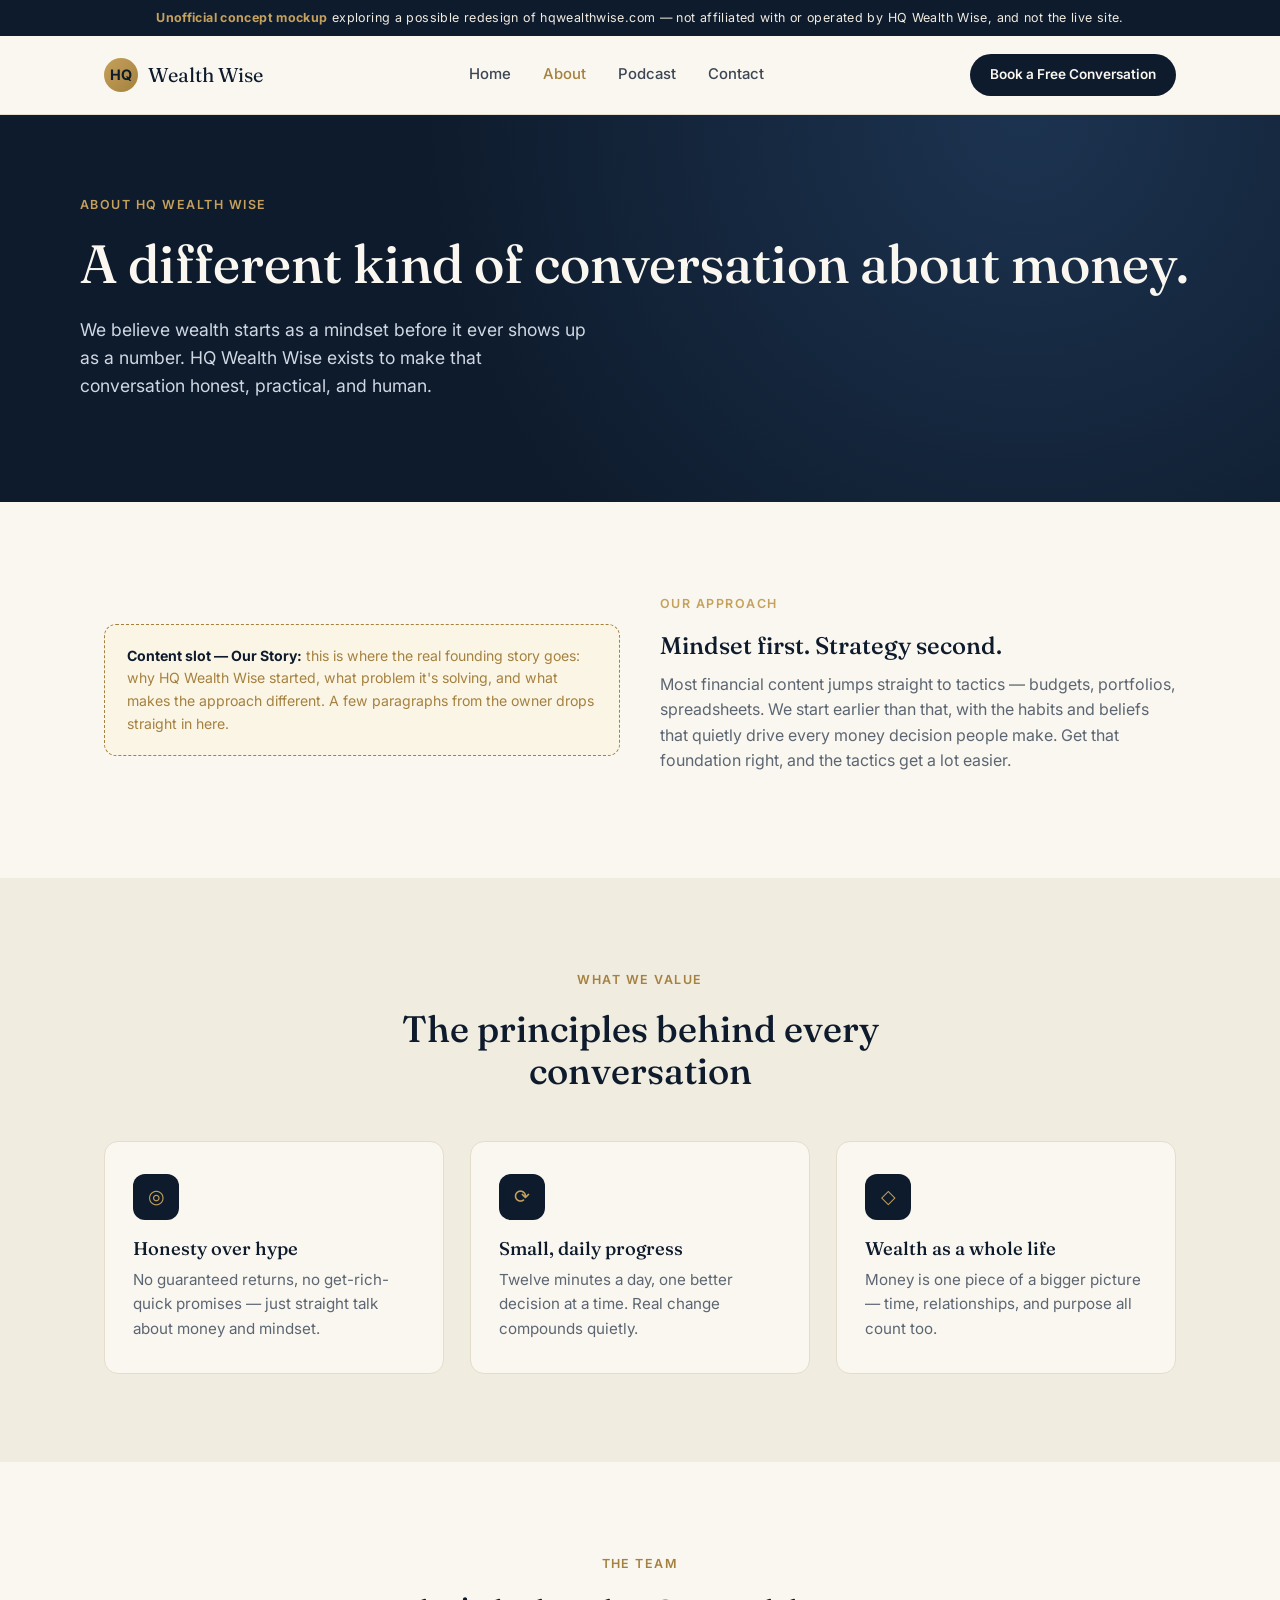
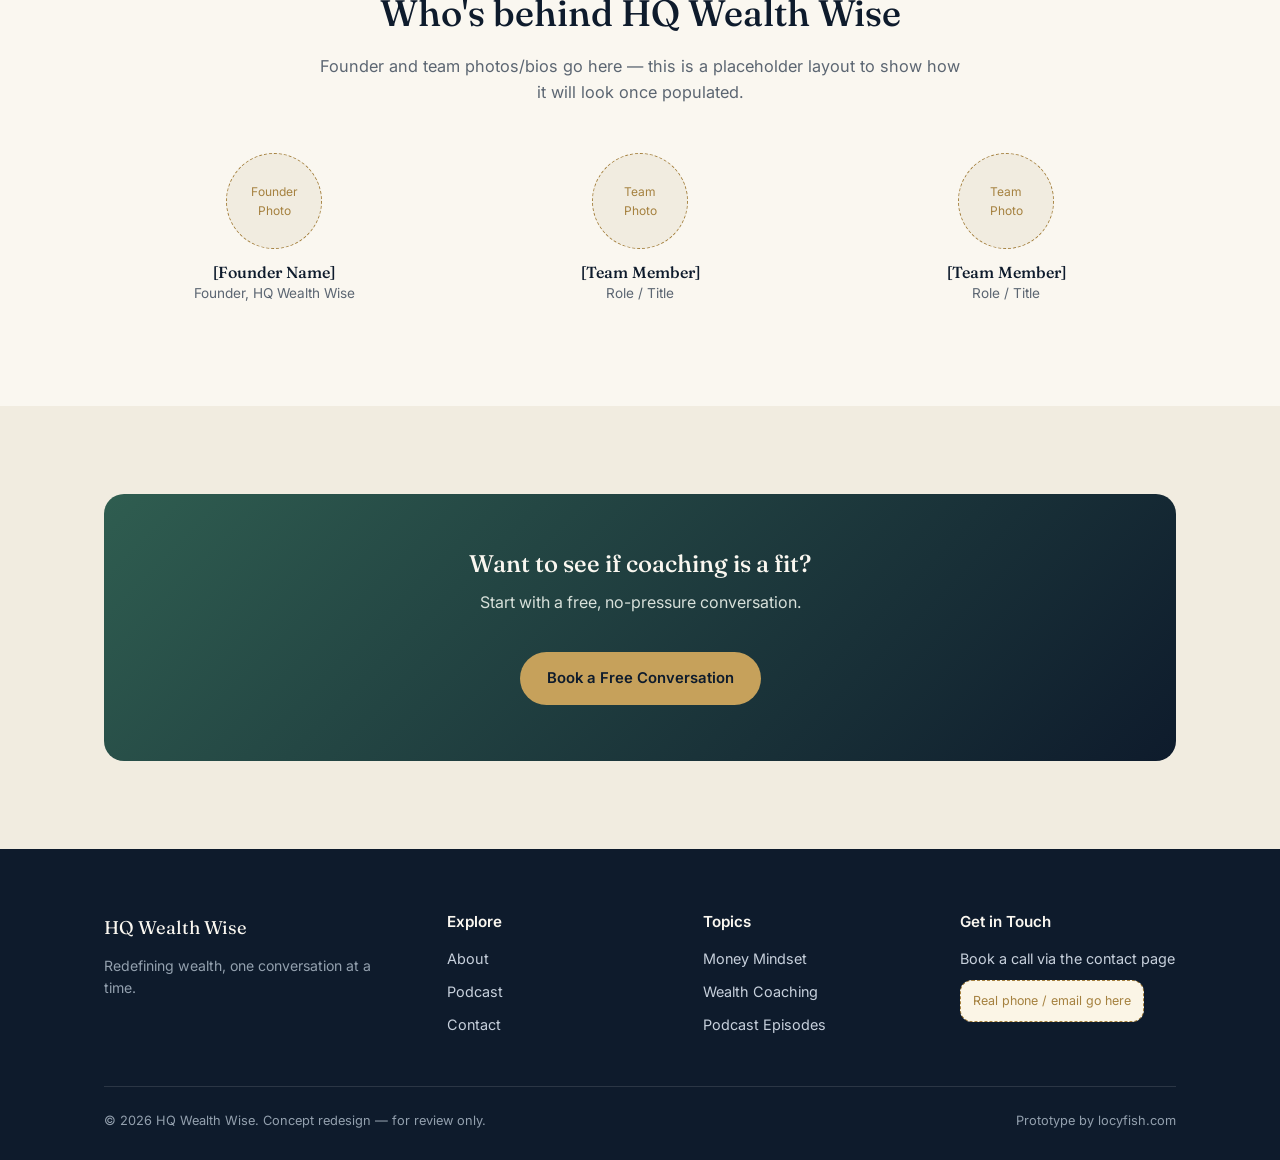
==== about.html @ 4c5488c7 "Initial concept mockup for HQ Wealth Wise redesign Four-page static prototype (home, about, podcast," ====
<!doctype html>
<html lang="en">
<head>
<meta charset="UTF-8" />
<meta name="viewport" content="width=device-width, initial-scale=1" />
<title>About — Concept Mockup for HQ Wealth Wise (Unofficial, by locyfish.com)</title>
<meta name="description" content="An unofficial design concept mockup exploring a possible redesign of hqwealthwise.com. Not affiliated with or operated by HQ Wealth Wise." />
<link rel="stylesheet" href="style.css" />
</head>
<body>

<div class="demo-ribbon"><strong>Unofficial concept mockup</strong> exploring a possible redesign of hqwealthwise.com — not affiliated with or operated by HQ Wealth Wise, and not the live site.</div>

<header class="site">
  <nav class="nav">
    <a href="index.html" class="brand"><span class="mark">HQ</span> Wealth Wise</a>
    <ul class="nav-links">
      <li><a href="index.html">Home</a></li>
      <li><a href="about.html" class="active">About</a></li>
      <li><a href="podcast.html">Podcast</a></li>
      <li><a href="contact.html">Contact</a></li>
    </ul>
    <a href="contact.html" class="nav-cta">Book a Free Conversation</a>
  </nav>
</header>

<section class="hero" style="padding: 76px 24px 84px;">
  <div class="hero-inner" style="grid-template-columns: 1fr;">
    <div>
      <span class="eyebrow">About HQ Wealth Wise</span>
      <h1>A different kind of conversation about money.</h1>
      <p class="lead">We believe wealth starts as a mindset before it ever shows up as a number. HQ Wealth Wise exists to make that conversation honest, practical, and human.</p>
    </div>
  </div>
</section>

<section>
  <div class="wrap">
    <div class="grid-2">
      <div class="placeholder-slot">
        <b>Content slot — Our Story:</b> this is where the real founding story goes: why HQ Wealth Wise started, what problem it's solving, and what makes the approach different. A few paragraphs from the owner drops straight in here.
      </div>
      <div>
        <span class="eyebrow">Our Approach</span>
        <h2>Mindset first. Strategy second.</h2>
        <p>Most financial content jumps straight to tactics — budgets, portfolios, spreadsheets. We start earlier than that, with the habits and beliefs that quietly drive every money decision people make. Get that foundation right, and the tactics get a lot easier.</p>
      </div>
    </div>
  </div>
</section>

<section class="alt">
  <div class="wrap">
    <div class="section-head">
      <span class="eyebrow">What We Value</span>
      <h2>The principles behind every conversation</h2>
    </div>
    <div class="grid-3">
      <div class="card">
        <div class="icon">◎</div>
        <h3>Honesty over hype</h3>
        <p>No guaranteed returns, no get-rich-quick promises — just straight talk about money and mindset.</p>
      </div>
      <div class="card">
        <div class="icon">⟳</div>
        <h3>Small, daily progress</h3>
        <p>Twelve minutes a day, one better decision at a time. Real change compounds quietly.</p>
      </div>
      <div class="card">
        <div class="icon">◇</div>
        <h3>Wealth as a whole life</h3>
        <p>Money is one piece of a bigger picture — time, relationships, and purpose all count too.</p>
      </div>
    </div>
  </div>
</section>

<section>
  <div class="wrap">
    <div class="section-head">
      <span class="eyebrow">The Team</span>
      <h2>Who's behind HQ Wealth Wise</h2>
      <p>Founder and team photos/bios go here — this is a placeholder layout to show how it will look once populated.</p>
    </div>
    <div class="grid-3">
      <div class="person">
        <div class="avatar">Founder<br/>Photo</div>
        <h4 style="margin-bottom:2px;">[Founder Name]</h4>
        <p style="font-size:.85rem;">Founder, HQ Wealth Wise</p>
      </div>
      <div class="person">
        <div class="avatar">Team<br/>Photo</div>
        <h4 style="margin-bottom:2px;">[Team Member]</h4>
        <p style="font-size:.85rem;">Role / Title</p>
      </div>
      <div class="person">
        <div class="avatar">Team<br/>Photo</div>
        <h4 style="margin-bottom:2px;">[Team Member]</h4>
        <p style="font-size:.85rem;">Role / Title</p>
      </div>
    </div>
  </div>
</section>

<section class="alt">
  <div class="wrap">
    <div class="cta-banner">
      <h2>Want to see if coaching is a fit?</h2>
      <p>Start with a free, no-pressure conversation.</p>
      <a href="contact.html" class="btn btn-gold" style="margin-top:20px;">Book a Free Conversation</a>
    </div>
  </div>
</section>

<footer class="site">
  <div class="wrap">
    <div class="footer-grid">
      <div>
        <div class="footer-brand">HQ Wealth Wise</div>
        <p style="color:#93a0ae; font-size:.88rem; max-width:32ch;">Redefining wealth, one conversation at a time.</p>
      </div>
      <div>
        <h4>Explore</h4>
        <ul>
          <li><a href="about.html">About</a></li>
          <li><a href="podcast.html">Podcast</a></li>
          <li><a href="contact.html">Contact</a></li>
        </ul>
      </div>
      <div>
        <h4>Topics</h4>
        <ul>
          <li><a href="podcast.html">Money Mindset</a></li>
          <li><a href="podcast.html">Wealth Coaching</a></li>
          <li><a href="podcast.html">Podcast Episodes</a></li>
        </ul>
      </div>
      <div>
        <h4>Get in Touch</h4>
        <ul>
          <li>Book a call via the <a href="contact.html">contact page</a></li>
          <li class="placeholder-slot" style="display:inline-block; padding:10px 12px; font-size:.78rem;">Real phone / email go here</li>
        </ul>
      </div>
    </div>
    <div class="footer-bottom">
      <span>© 2026 HQ Wealth Wise. Concept redesign — for review only.</span>
      <span>Prototype by locyfish.com</span>
    </div>
  </div>
</footer>

</body>
</html>
---- style.css ----
/* HQ Wealth Wise — redesign concept */

@import url('https://fonts.googleapis.com/css2?family=Fraunces:opsz,wght@9..144,400;9..144,500;9..144,600&family=Inter:wght@400;500;600;700&display=swap');

:root {
  --navy: #0e1b2c;
  --navy-2: #16283f;
  --cream: #faf7f0;
  --cream-2: #f1ece0;
  --gold: #c6a15b;
  --gold-dark: #a5813f;
  --emerald: #2f5d50;
  --ink: #1b2430;
  --muted: #5c6672;
  --border: #e4ddcc;
  --radius: 14px;
  --max: 1120px;
}

* { box-sizing: border-box; }
html { scroll-behavior: smooth; }

body {
  margin: 0;
  font-family: 'Inter', -apple-system, BlinkMacSystemFont, sans-serif;
  color: var(--ink);
  background: var(--cream);
  line-height: 1.6;
  -webkit-font-smoothing: antialiased;
}

h1, h2, h3, h4 {
  font-family: 'Fraunces', Georgia, serif;
  font-weight: 500;
  line-height: 1.15;
  margin: 0 0 .5em;
  color: var(--navy);
}

p { margin: 0 0 1em; color: var(--muted); }
a { color: inherit; text-decoration: none; }
img { max-width: 100%; display: block; }

.wrap {
  max-width: var(--max);
  margin: 0 auto;
  padding: 0 24px;
}

/* Demo ribbon */
.demo-ribbon {
  background: var(--navy);
  color: var(--cream-2);
  text-align: center;
  font-size: .78rem;
  letter-spacing: .03em;
  padding: 8px 16px;
}
.demo-ribbon strong { color: var(--gold); }

/* Header */
header.site {
  background: var(--cream);
  border-bottom: 1px solid var(--border);
  position: sticky;
  top: 0;
  z-index: 20;
}
.nav {
  display: flex;
  align-items: center;
  justify-content: space-between;
  padding: 18px 24px;
  max-width: var(--max);
  margin: 0 auto;
}
.brand {
  display: flex;
  align-items: center;
  gap: 10px;
  font-family: 'Fraunces', serif;
  font-size: 1.25rem;
  color: var(--navy);
}
.brand .mark {
  width: 34px; height: 34px;
  border-radius: 50%;
  background: linear-gradient(135deg, var(--gold), var(--gold-dark));
  display: flex; align-items: center; justify-content: center;
  color: var(--navy); font-weight: 700; font-family: 'Inter', sans-serif; font-size: .9rem;
}
.nav-links {
  display: flex;
  gap: 32px;
  list-style: none;
  margin: 0; padding: 0;
  font-size: .93rem;
  font-weight: 500;
}
.nav-links a { color: var(--navy); opacity: .8; }
.nav-links a:hover, .nav-links a.active { opacity: 1; color: var(--gold-dark); }
.nav-cta {
  background: var(--navy);
  color: var(--cream) !important;
  padding: 10px 20px;
  border-radius: 999px;
  font-size: .85rem;
  font-weight: 600;
}
.nav-cta:hover { background: var(--emerald); }
.nav-toggle { display: none; }

/* Hero */
.hero {
  background: radial-gradient(circle at 80% 0%, #1c3350 0%, var(--navy) 55%);
  color: var(--cream);
  padding: 100px 24px 110px;
  position: relative;
  overflow: hidden;
}
.hero::after {
  content: "";
  position: absolute; inset: 0;
  background: url('data:image/svg+xml;utf8,<svg xmlns="http://www.w3.org/2000/svg" width="200" height="200"><circle cx="100" cy="100" r="1" fill="%23c6a15b" opacity="0.35"/></svg>');
  background-size: 40px 40px;
  opacity: .5;
  pointer-events: none;
}
.hero-inner {
  max-width: var(--max);
  margin: 0 auto;
  position: relative;
  display: grid;
  grid-template-columns: 1.1fr .9fr;
  gap: 48px;
  align-items: center;
}
.eyebrow {
  display: inline-block;
  color: var(--gold);
  font-size: .78rem;
  letter-spacing: .12em;
  text-transform: uppercase;
  font-weight: 600;
  margin-bottom: 18px;
}
.hero h1 {
  color: var(--cream);
  font-size: clamp(2.2rem, 4.2vw, 3.4rem);
  margin-bottom: .4em;
}
.hero h1 em { color: var(--gold); font-style: normal; }
.hero p.lead {
  color: #cfd7e2;
  font-size: 1.1rem;
  max-width: 46ch;
}
.hero-actions { display: flex; gap: 14px; margin-top: 30px; flex-wrap: wrap; }

.btn {
  display: inline-flex;
  align-items: center;
  gap: 8px;
  padding: 14px 26px;
  border-radius: 999px;
  font-weight: 600;
  font-size: .93rem;
  border: 1px solid transparent;
  cursor: pointer;
}
.btn-gold { background: var(--gold); color: var(--navy); }
.btn-gold:hover { background: #d6b46f; }
.btn-outline { border-color: rgba(250,247,240,.35); color: var(--cream); }
.btn-outline:hover { border-color: var(--cream); }
.btn-navy { background: var(--navy); color: var(--cream); }
.btn-navy:hover { background: var(--emerald); }

.hero-card {
  background: rgba(250,247,240,.06);
  border: 1px solid rgba(250,247,240,.15);
  border-radius: var(--radius);
  padding: 26px;
  backdrop-filter: blur(6px);
}
.hero-card .stat { display: flex; justify-content: space-between; padding: 12px 0; border-bottom: 1px solid rgba(250,247,240,.12); }
.hero-card .stat:last-child { border-bottom: none; }
.hero-card .stat b { color: var(--gold); font-family: 'Fraunces', serif; font-size: 1.3rem; display: block; }
.hero-card .stat span { color: #cfd7e2; font-size: .82rem; }

/* Sections */
section { padding: 88px 0; }
.section-head { max-width: 640px; margin: 0 auto 48px; text-align: center; }
.section-head .eyebrow { color: var(--gold-dark); }
.section-head h2 { font-size: clamp(1.7rem, 3vw, 2.3rem); }
.section-head p { font-size: 1.02rem; }

.alt { background: var(--cream-2); }
.navy-section { background: var(--navy); color: var(--cream); }
.navy-section h2, .navy-section h3 { color: var(--cream); }
.navy-section p { color: #c7d0dc; }

.grid-3 { display: grid; grid-template-columns: repeat(3, 1fr); gap: 26px; }
.grid-2 { display: grid; grid-template-columns: repeat(2, 1fr); gap: 40px; align-items: center; }

.card {
  background: var(--cream);
  border: 1px solid var(--border);
  border-radius: var(--radius);
  padding: 32px 28px;
}
.card .icon {
  width: 46px; height: 46px;
  border-radius: 12px;
  background: var(--navy);
  color: var(--gold);
  display: flex; align-items: center; justify-content: center;
  font-family: 'Fraunces', serif;
  font-size: 1.2rem;
  margin-bottom: 18px;
}
.card h3 { font-size: 1.15rem; }
.card p { margin-bottom: 0; font-size: .95rem; }

.quote-block {
  border-left: 3px solid var(--gold);
  padding-left: 22px;
  font-family: 'Fraunces', serif;
  font-size: 1.3rem;
  color: var(--navy);
  margin: 0;
}

/* Podcast highlight */
.podcast-panel {
  background: var(--navy);
  color: var(--cream);
  border-radius: 20px;
  padding: 44px;
  display: grid;
  grid-template-columns: auto 1fr auto;
  align-items: center;
  gap: 28px;
}
.podcast-art {
  width: 96px; height: 96px;
  border-radius: 20px;
  background: linear-gradient(135deg, var(--gold), var(--emerald));
  display: flex; align-items: center; justify-content: center;
  font-family: 'Fraunces', serif;
  font-size: 2rem;
  color: var(--navy);
  flex-shrink: 0;
}
.podcast-panel h3 { color: var(--cream); margin-bottom: 6px; }
.podcast-panel p { color: #c7d0dc; margin-bottom: 0; }
.podcast-links { display: flex; gap: 10px; flex-wrap: wrap; }

/* CTA banner */
.cta-banner {
  background: linear-gradient(135deg, var(--emerald), var(--navy));
  color: var(--cream);
  border-radius: 20px;
  padding: 56px;
  text-align: center;
}
.cta-banner h2 { color: var(--cream); }
.cta-banner p { color: #d7e0da; max-width: 50ch; margin-left: auto; margin-right: auto; }

/* Placeholder callouts — used where the real site owner needs to supply content */
.placeholder-slot {
  border: 1.5px dashed var(--gold-dark);
  background: #fbf5e6;
  border-radius: 12px;
  padding: 20px 22px;
  font-size: .88rem;
  color: var(--gold-dark);
}
.placeholder-slot b { color: var(--navy); }

/* Team / people */
.person {
  text-align: center;
}
.person .avatar {
  width: 96px; height: 96px;
  border-radius: 50%;
  margin: 0 auto 14px;
  background: var(--cream-2);
  border: 1.5px dashed var(--gold-dark);
  display: flex; align-items: center; justify-content: center;
  color: var(--gold-dark);
  font-size: .75rem;
  text-align: center;
  padding: 6px;
}

/* Forms */
.form-card {
  background: var(--cream);
  border: 1px solid var(--border);
  border-radius: var(--radius);
  padding: 32px;
}
.form-row { margin-bottom: 18px; }
.form-row label { display: block; font-size: .85rem; font-weight: 600; color: var(--navy); margin-bottom: 6px; }
.form-row input, .form-row textarea {
  width: 100%;
  padding: 12px 14px;
  border-radius: 8px;
  border: 1px solid var(--border);
  font-family: 'Inter', sans-serif;
  font-size: .95rem;
  background: #fff;
}
.form-row input:focus, .form-row textarea:focus { outline: 2px solid var(--gold); border-color: var(--gold); }
.form-note { font-size: .8rem; color: var(--muted); margin-top: 10px; }

.info-list { list-style: none; margin: 0; padding: 0; }
.info-list li { display: flex; gap: 14px; padding: 16px 0; border-bottom: 1px solid var(--border); }
.info-list li:last-child { border-bottom: none; }
.info-list .ic {
  width: 38px; height: 38px; border-radius: 10px;
  background: var(--navy); color: var(--gold);
  display: flex; align-items: center; justify-content: center;
  flex-shrink: 0; font-size: .95rem;
}

/* Footer */
footer.site {
  background: var(--navy);
  color: #c7d0dc;
  padding: 64px 0 28px;
}
.footer-grid {
  display: grid;
  grid-template-columns: 1.4fr 1fr 1fr 1fr;
  gap: 40px;
  padding-bottom: 40px;
  border-bottom: 1px solid rgba(250,247,240,.12);
}
footer.site h4 { color: var(--cream); font-size: .95rem; font-family: 'Inter', sans-serif; font-weight: 600; margin-bottom: 16px; }
footer.site ul { list-style: none; margin: 0; padding: 0; }
footer.site li { margin-bottom: 10px; font-size: .9rem; }
footer.site a:hover { color: var(--gold); }
.footer-brand { font-family: 'Fraunces', serif; color: var(--cream); font-size: 1.15rem; margin-bottom: 12px; }
.footer-bottom {
  display: flex; justify-content: space-between; align-items: center;
  padding-top: 24px; font-size: .8rem; color: #93a0ae; flex-wrap: wrap; gap: 10px;
}

@media (max-width: 860px) {
  .hero-inner { grid-template-columns: 1fr; }
  .grid-3 { grid-template-columns: 1fr; }
  .grid-2 { grid-template-columns: 1fr; }
  .footer-grid { grid-template-columns: 1fr 1fr; }
  .nav-links { display: none; }
  .podcast-panel { grid-template-columns: 1fr; text-align: center; justify-items: center; }
}
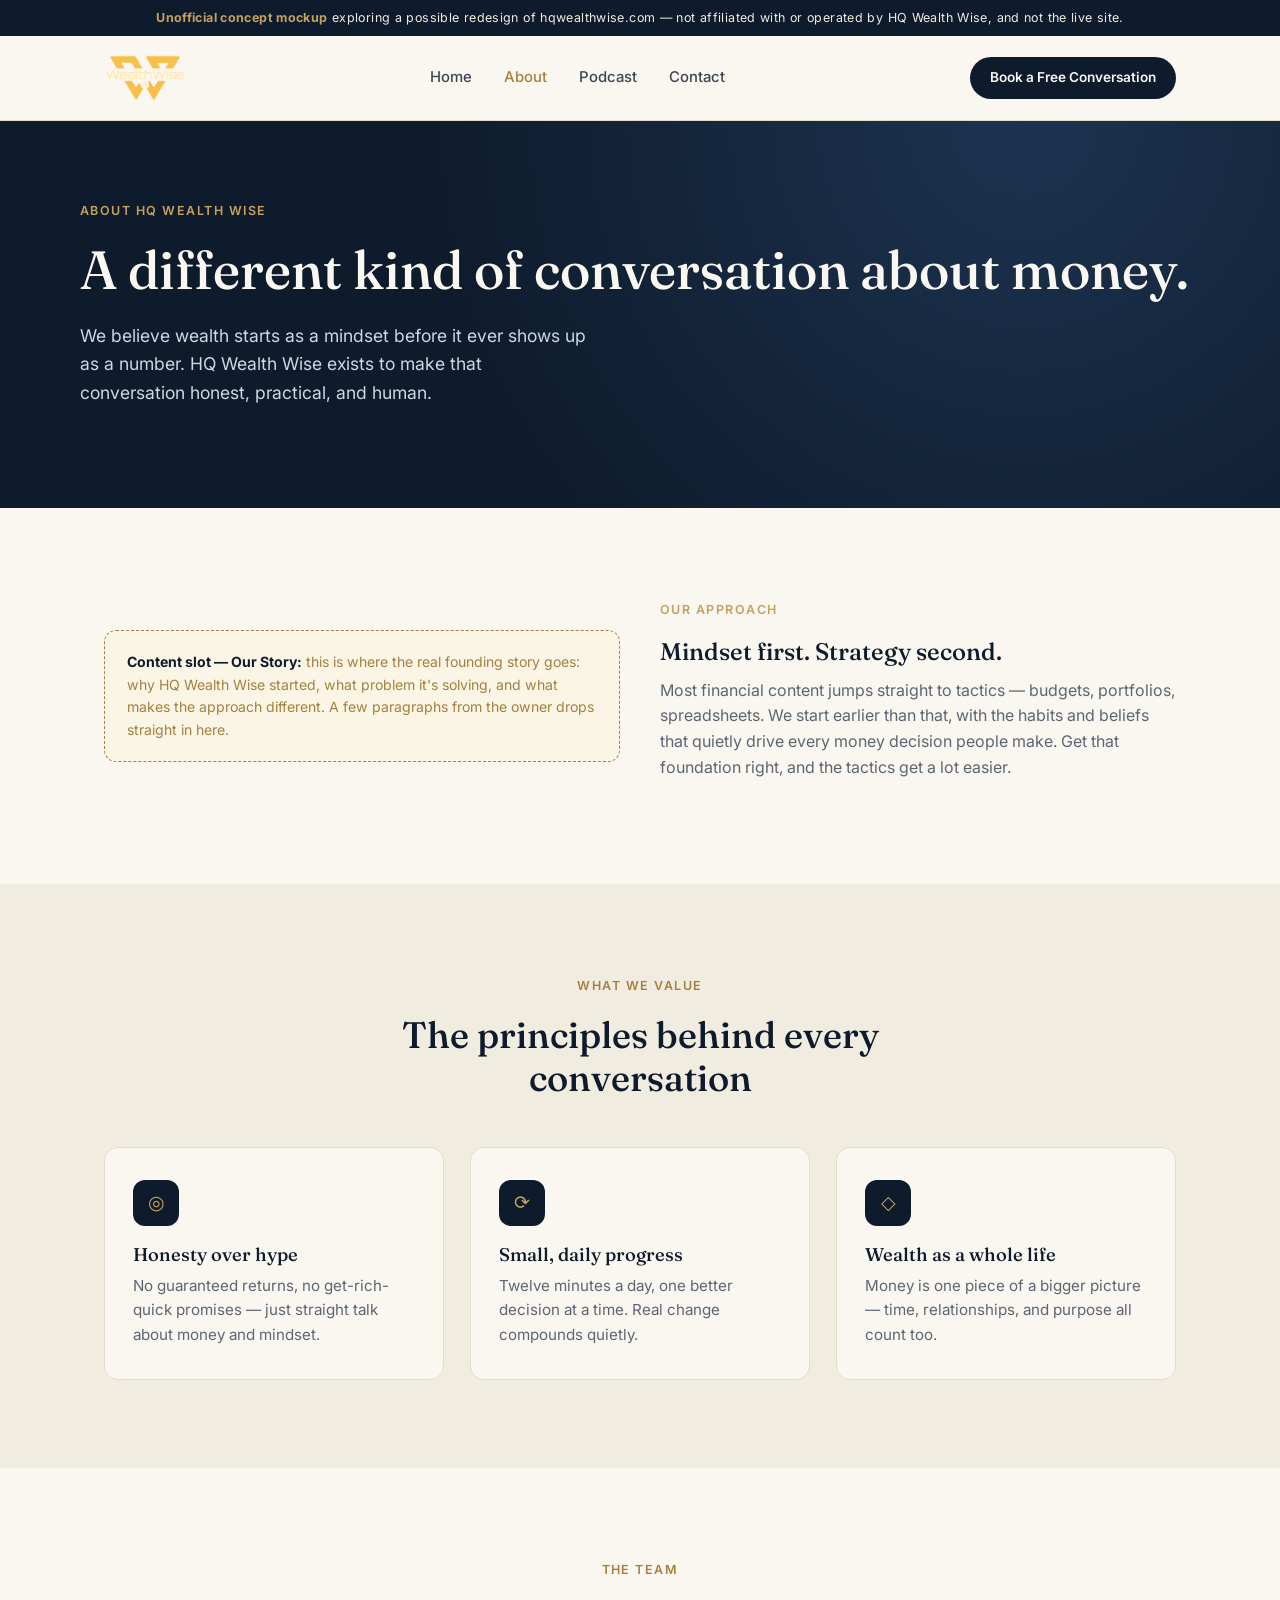
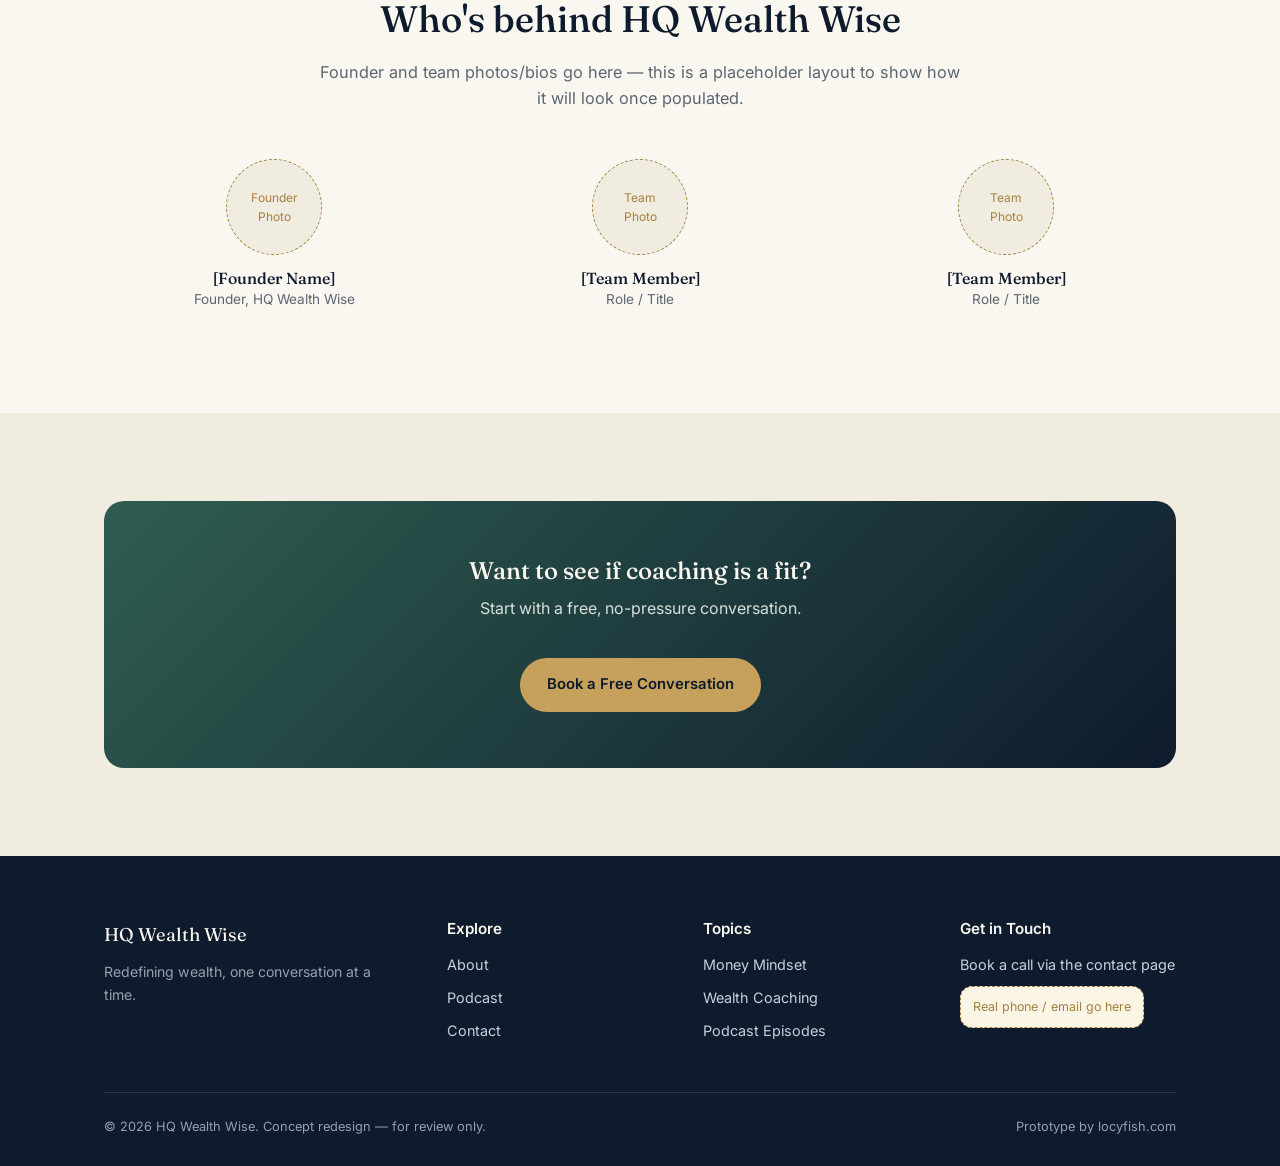
==== commit d0794de6: "Add site logo to header nav Replace the gold-circle "HQ" text placeholder with the actual WealthWise" ====
--- a/about.html
+++ b/about.html
@@ -13,7 +13,7 @@
 
 <header class="site">
   <nav class="nav">
-    <a href="index.html" class="brand"><span class="mark">HQ</span> Wealth Wise</a>
+    <a href="index.html" class="brand"><img src="logo.png" alt="HQ Wealth Wise" class="brand-logo"></a>
     <ul class="nav-links">
       <li><a href="index.html">Home</a></li>
       <li><a href="about.html" class="active">About</a></li>
--- a/style.css
+++ b/style.css
@@ -82,12 +82,9 @@
   font-size: 1.25rem;
   color: var(--navy);
 }
-.brand .mark {
-  width: 34px; height: 34px;
-  border-radius: 50%;
-  background: linear-gradient(135deg, var(--gold), var(--gold-dark));
-  display: flex; align-items: center; justify-content: center;
-  color: var(--navy); font-weight: 700; font-family: 'Inter', sans-serif; font-size: .9rem;
+.brand-logo {
+  height: 48px;
+  width: auto;
 }
 .nav-links {
   display: flex;
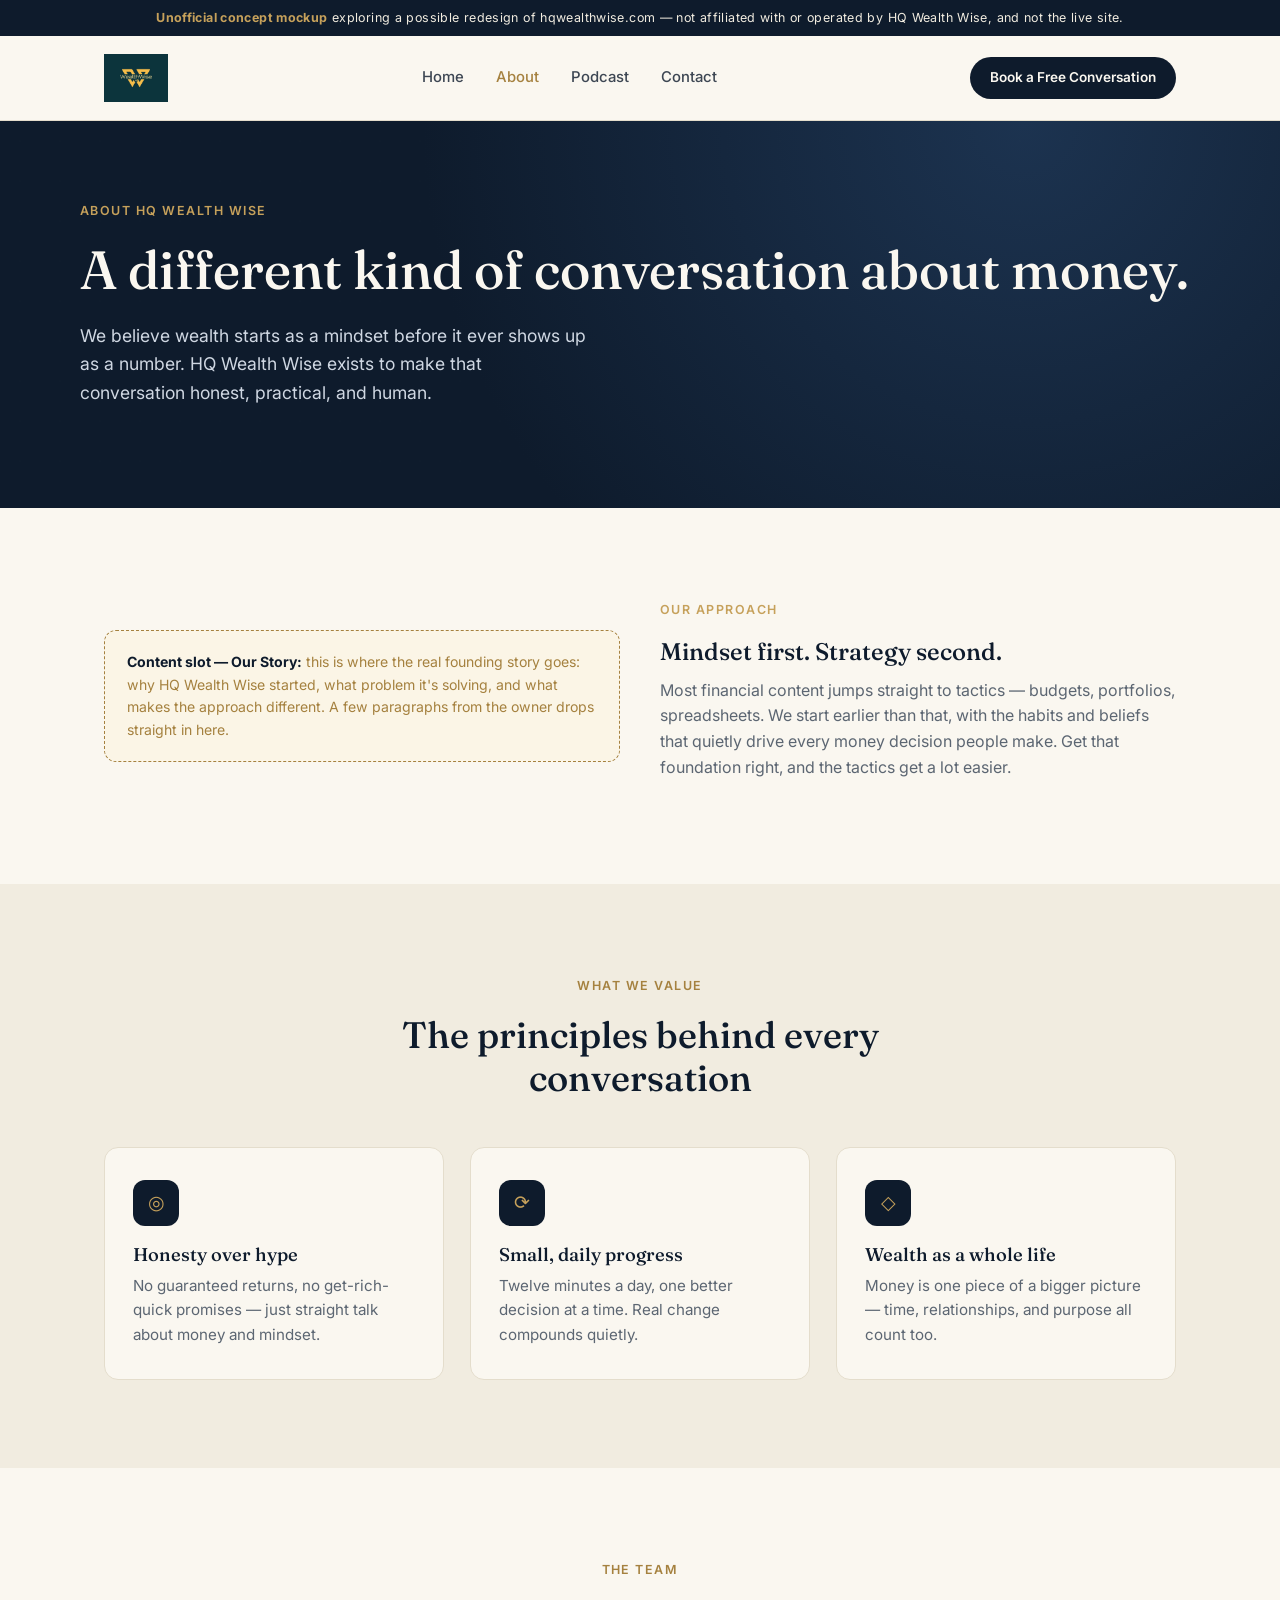
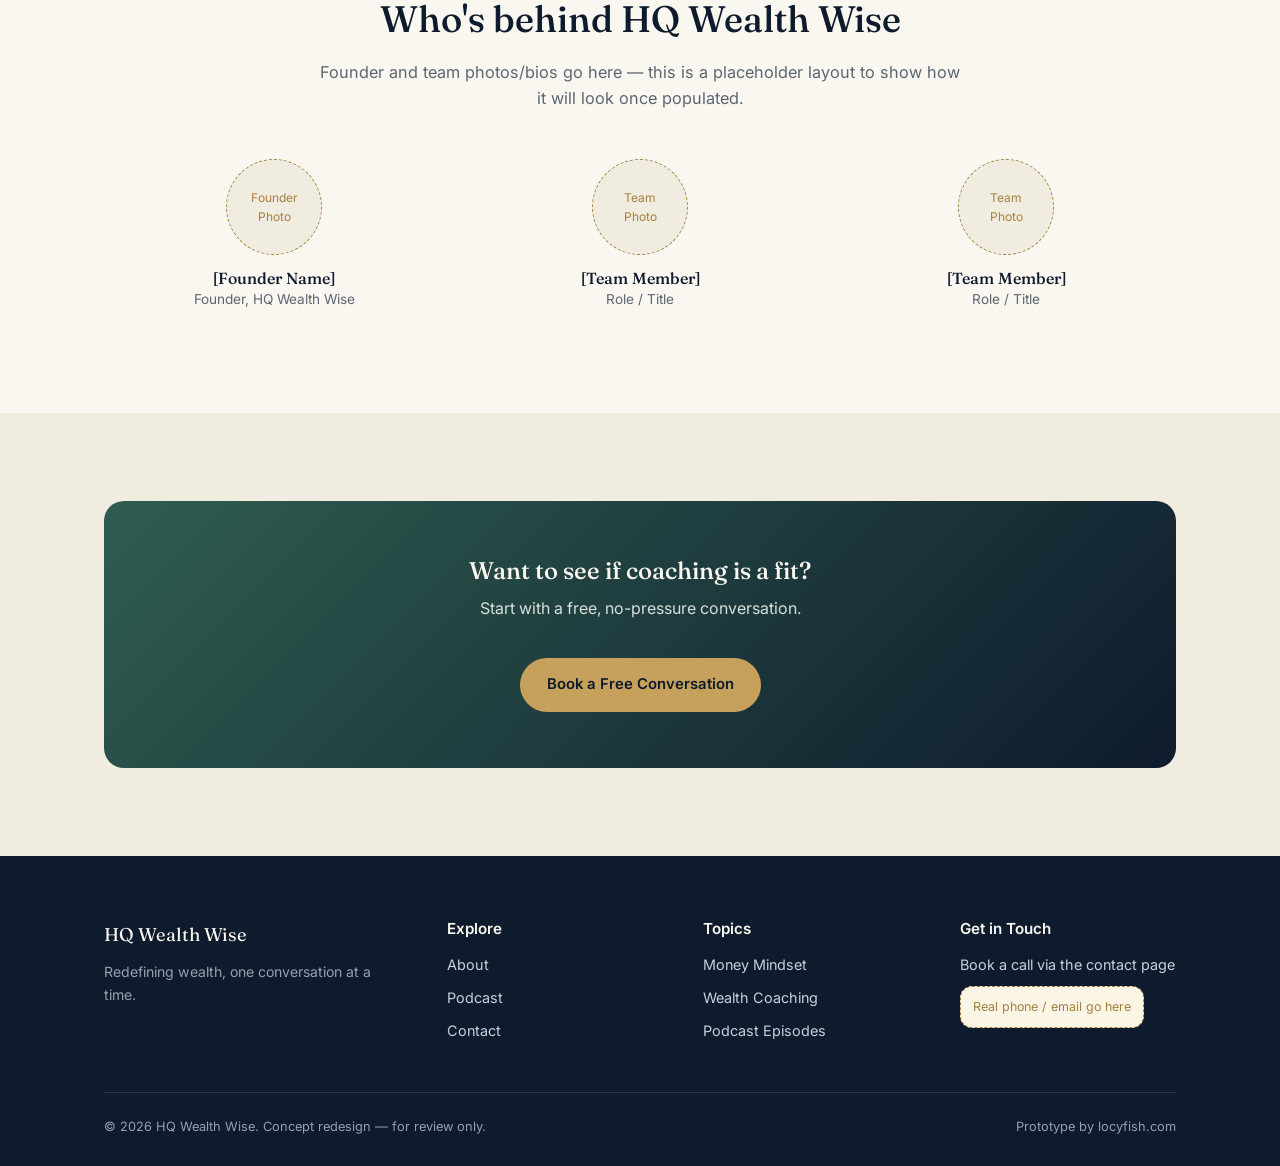
==== commit 685fba40: "Swap header logo to Wealth Wise Main Logo Replace the transparent logo.png with the navy-background " ====
--- a/about.html
+++ b/about.html
@@ -13,7 +13,7 @@
 
 <header class="site">
   <nav class="nav">
-    <a href="index.html" class="brand"><img src="logo.png" alt="HQ Wealth Wise" class="brand-logo"></a>
+    <a href="index.html" class="brand"><img src="logo.jpg" alt="HQ Wealth Wise" class="brand-logo"></a>
     <ul class="nav-links">
       <li><a href="index.html">Home</a></li>
       <li><a href="about.html" class="active">About</a></li>
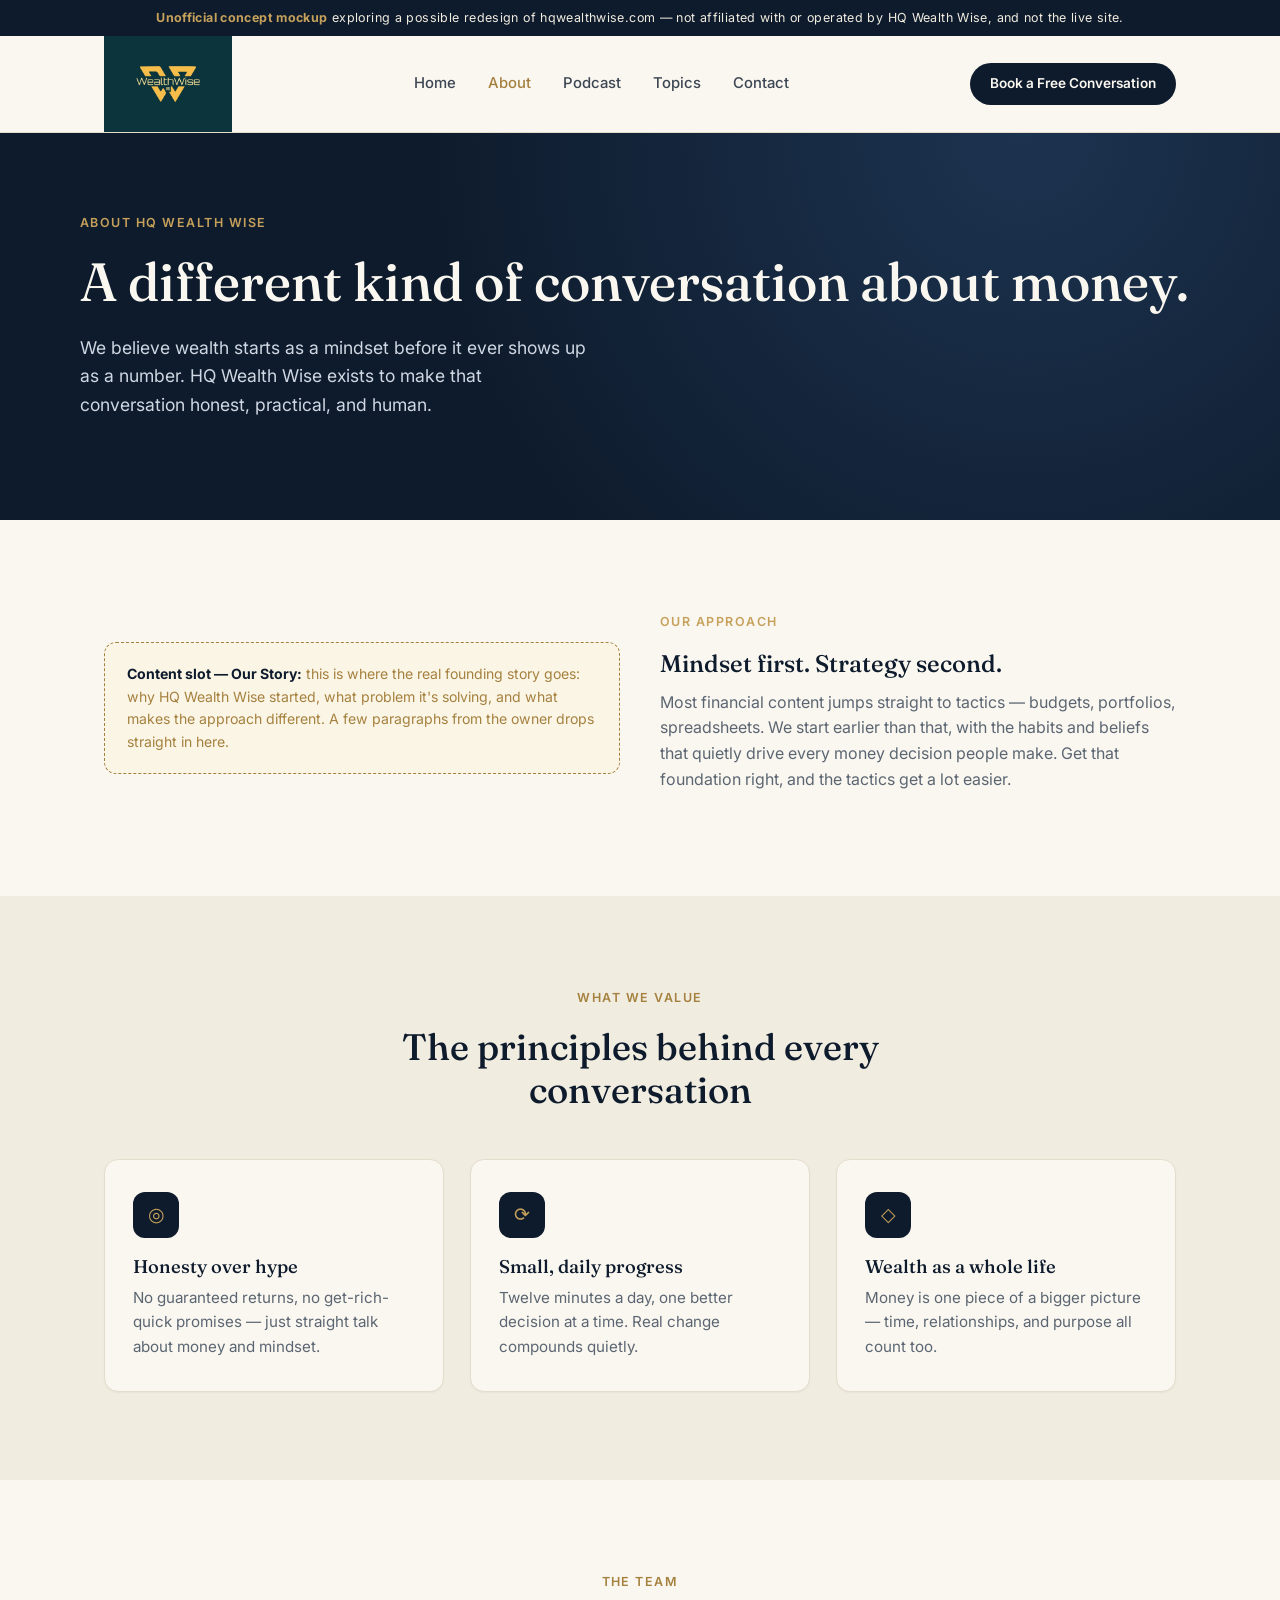
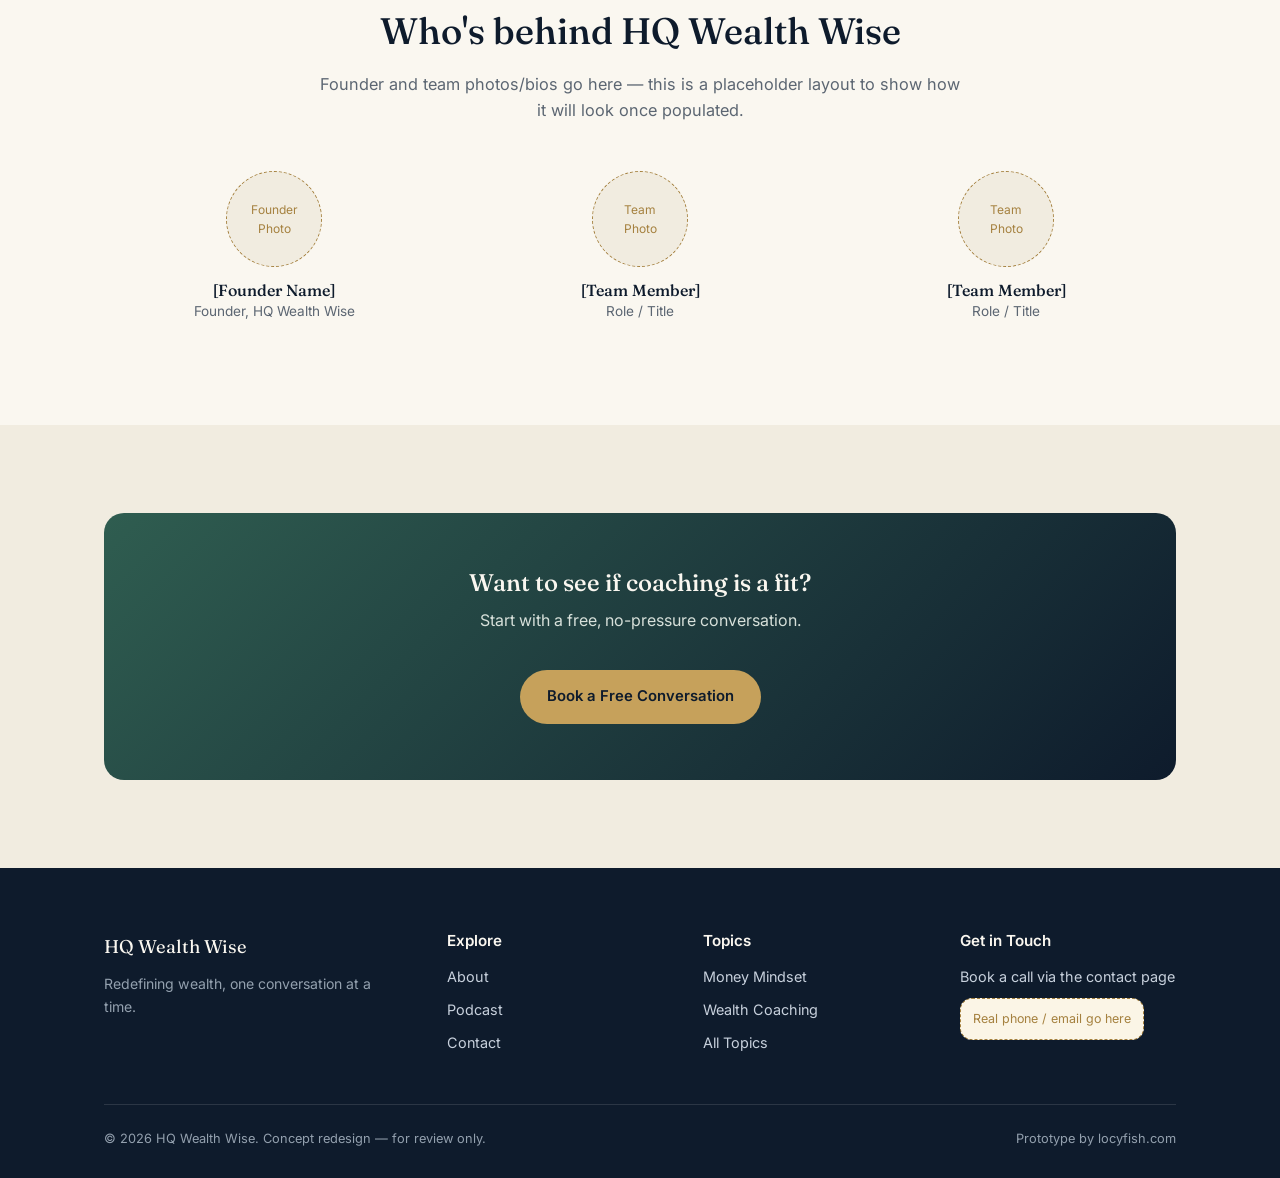
==== commit bfcedefd: "Add Topics page and YouTube integration to podcast page Introduce topic/category browsing (setquotes" ====
--- a/about.html
+++ b/about.html
@@ -18,6 +18,7 @@
       <li><a href="index.html">Home</a></li>
       <li><a href="about.html" class="active">About</a></li>
       <li><a href="podcast.html">Podcast</a></li>
+      <li><a href="topics.html">Topics</a></li>
       <li><a href="contact.html">Contact</a></li>
     </ul>
     <a href="contact.html" class="nav-cta">Book a Free Conversation</a>
@@ -130,9 +131,9 @@
       <div>
         <h4>Topics</h4>
         <ul>
-          <li><a href="podcast.html">Money Mindset</a></li>
-          <li><a href="podcast.html">Wealth Coaching</a></li>
-          <li><a href="podcast.html">Podcast Episodes</a></li>
+          <li><a href="topics.html#money-mindset">Money Mindset</a></li>
+          <li><a href="topics.html#wealth-coaching">Wealth Coaching</a></li>
+          <li><a href="topics.html">All Topics</a></li>
         </ul>
       </div>
       <div>
--- a/style.css
+++ b/style.css
@@ -70,7 +70,7 @@
   display: flex;
   align-items: center;
   justify-content: space-between;
-  padding: 18px 24px;
+  padding: 0 24px;
   max-width: var(--max);
   margin: 0 auto;
 }
@@ -83,8 +83,9 @@
   color: var(--navy);
 }
 .brand-logo {
-  height: 48px;
+  height: 96px;
   width: auto;
+  display: block;
 }
 .nav-links {
   display: flex;
@@ -204,6 +205,12 @@
   border: 1px solid var(--border);
   border-radius: var(--radius);
   padding: 32px 28px;
+  box-shadow: 0 1px 2px rgba(14,27,44,.04);
+  transition: box-shadow .2s ease, transform .2s ease;
+}
+.card:hover {
+  box-shadow: 0 14px 32px rgba(14,27,44,.09);
+  transform: translateY(-3px);
 }
 .card .icon {
   width: 46px; height: 46px;
@@ -217,6 +224,49 @@
 }
 .card h3 { font-size: 1.15rem; }
 .card p { margin-bottom: 0; font-size: .95rem; }
+
+/* Topic tiles (setquotes-style category browsing) */
+.topic-card { text-align: center; }
+.topic-card .icon { margin: 0 auto 18px; }
+.topic-card h3 {
+  font-size: 1.3rem;
+  margin-bottom: 8px;
+}
+.topic-card p { font-size: .9rem; margin-bottom: 18px; }
+.topic-card .btn { font-size: .82rem; padding: 10px 20px; }
+
+/* Responsive video embed (16:9) */
+.video-embed {
+  position: relative;
+  width: 100%;
+  padding-top: 56.25%;
+  border-radius: var(--radius);
+  overflow: hidden;
+  background: var(--navy);
+}
+.video-embed iframe {
+  position: absolute;
+  inset: 0;
+  width: 100%;
+  height: 100%;
+  border: 0;
+}
+.video-embed.is-placeholder {
+  display: flex;
+  align-items: center;
+  justify-content: center;
+  color: var(--gold);
+}
+.video-embed.is-placeholder .icon {
+  width: 72px; height: 72px;
+  border-radius: 50%;
+  background: rgba(250,247,240,.1);
+  border: 1px solid rgba(250,247,240,.25);
+  display: flex; align-items: center; justify-content: center;
+  font-family: 'Fraunces', serif;
+  font-size: 1.8rem;
+  color: var(--gold);
+}
 
 .quote-block {
   border-left: 3px solid var(--gold);
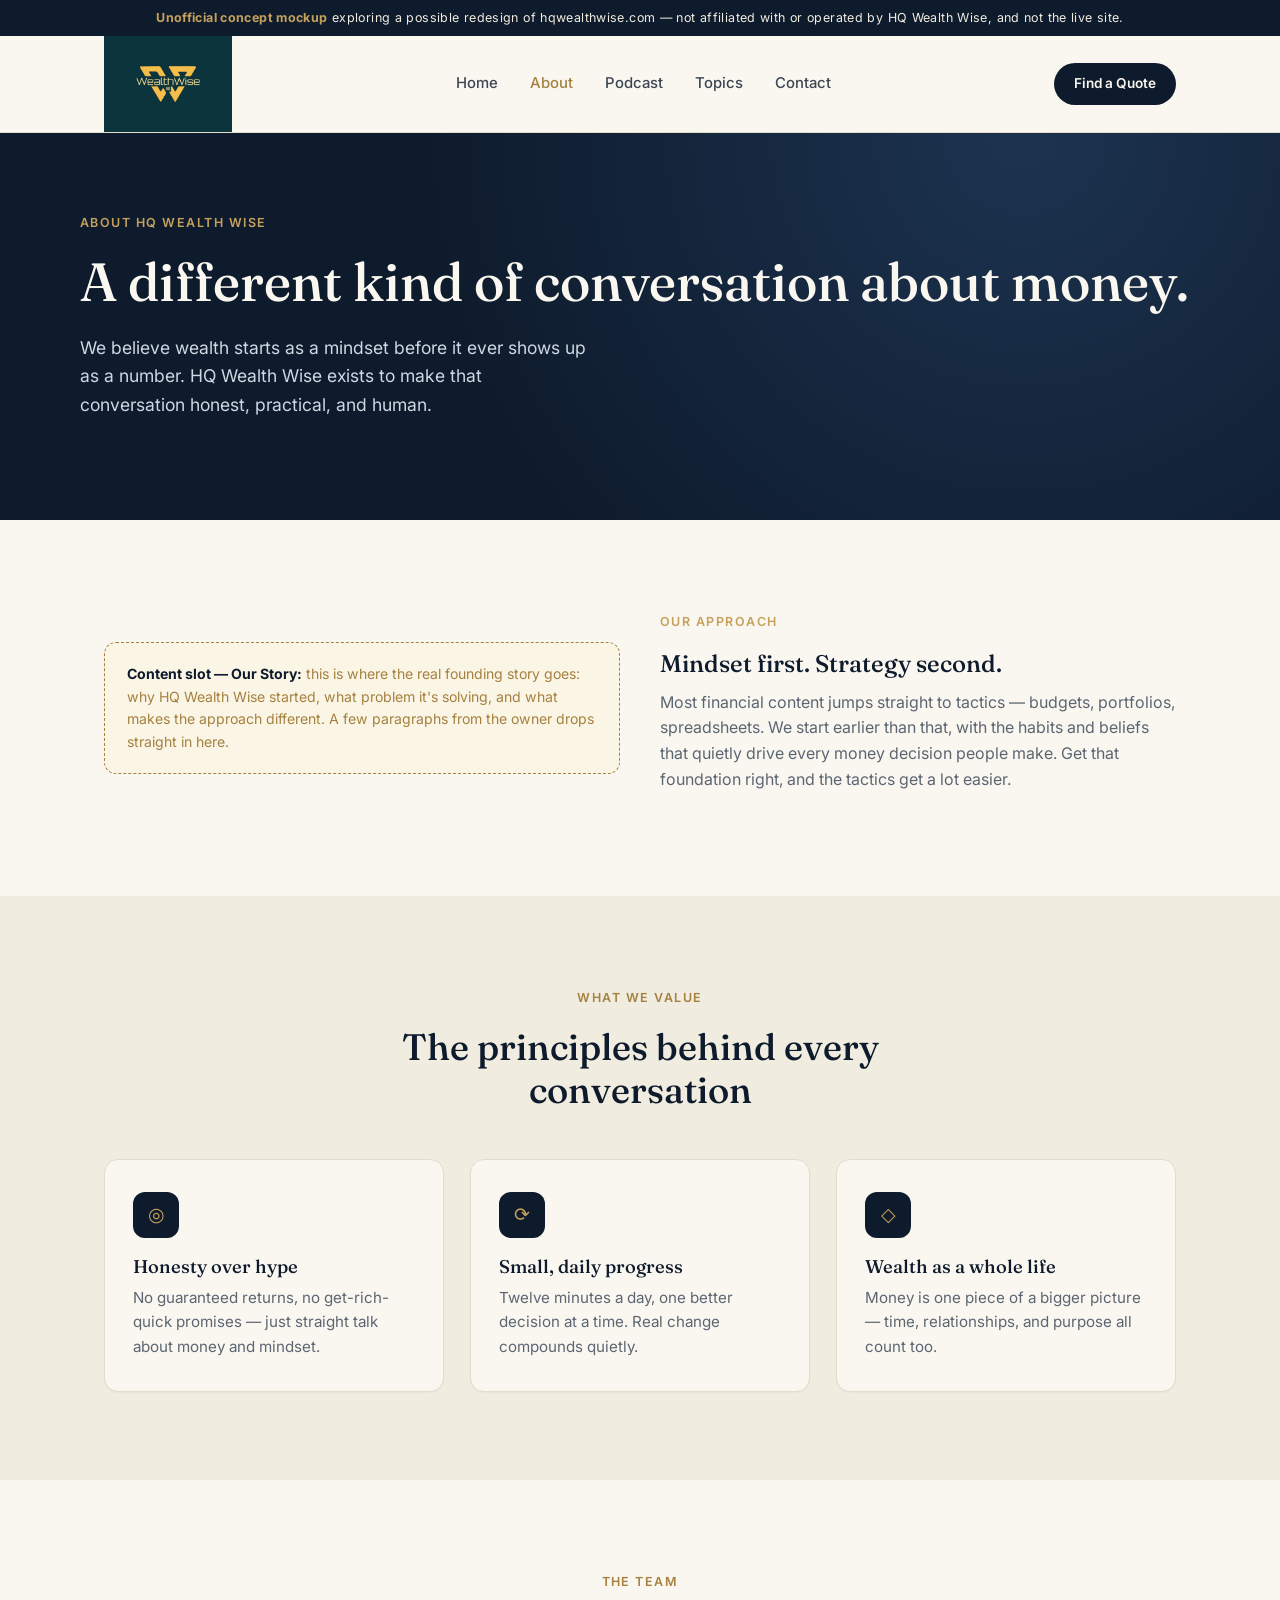
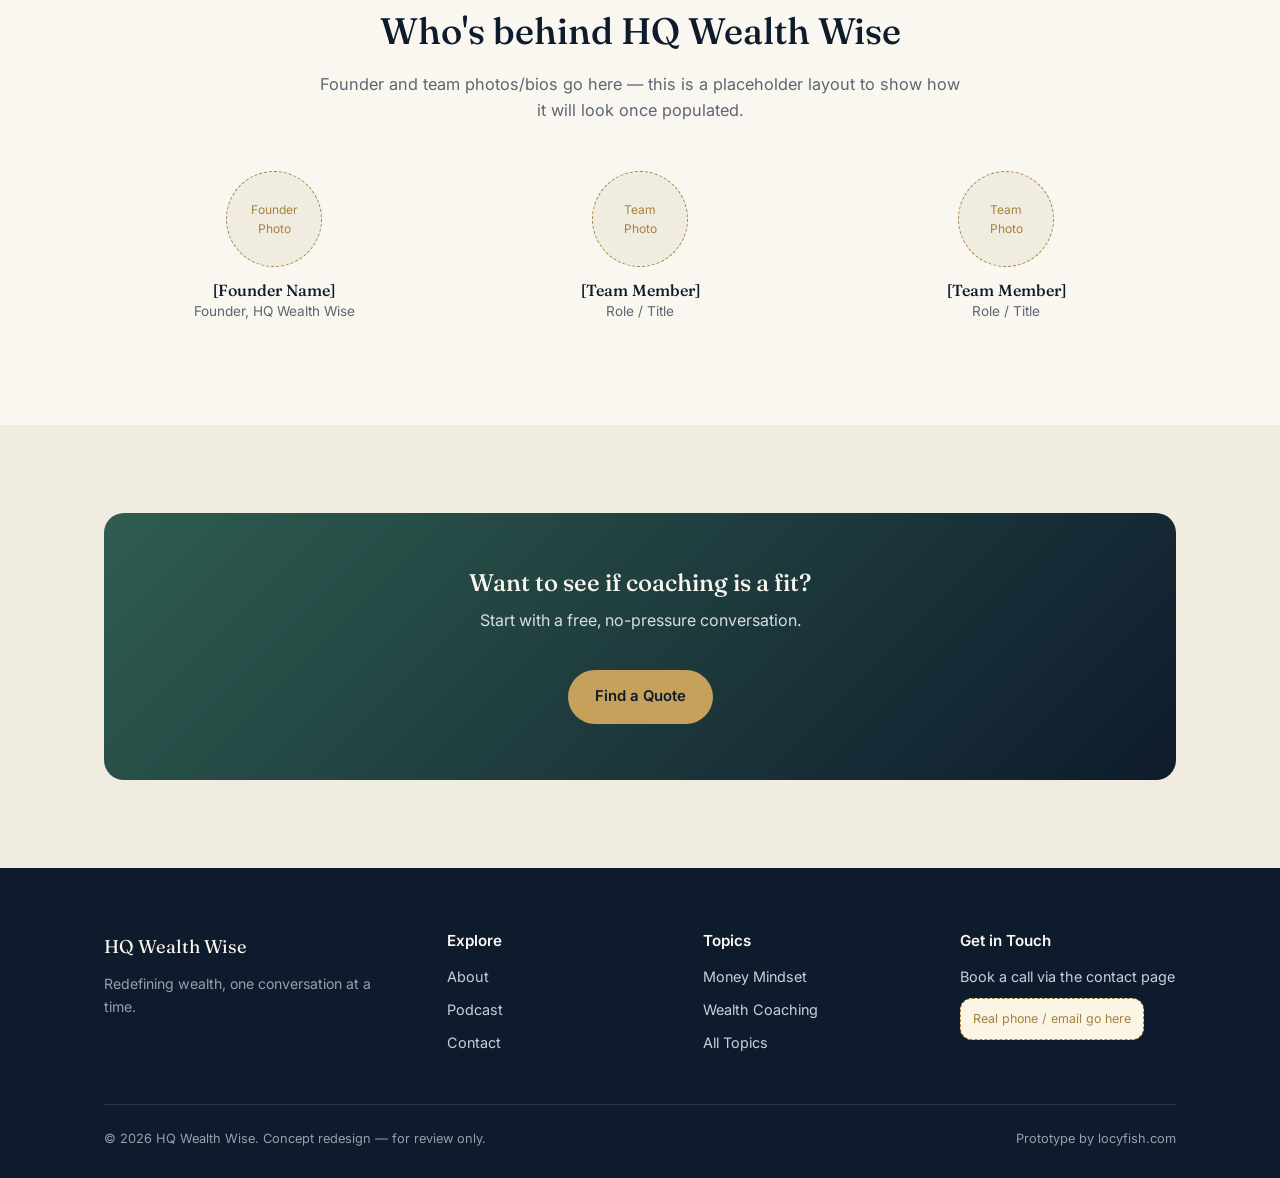
==== commit 1a980287: "Rename CTA to Find a Quote sitewide" ====
--- a/about.html
+++ b/about.html
@@ -21,7 +21,7 @@
       <li><a href="topics.html">Topics</a></li>
       <li><a href="contact.html">Contact</a></li>
     </ul>
-    <a href="contact.html" class="nav-cta">Book a Free Conversation</a>
+    <a href="contact.html" class="nav-cta">Find a Quote</a>
   </nav>
 </header>
 
@@ -108,7 +108,7 @@
     <div class="cta-banner">
       <h2>Want to see if coaching is a fit?</h2>
       <p>Start with a free, no-pressure conversation.</p>
-      <a href="contact.html" class="btn btn-gold" style="margin-top:20px;">Book a Free Conversation</a>
+      <a href="contact.html" class="btn btn-gold" style="margin-top:20px;">Find a Quote</a>
     </div>
   </div>
 </section>
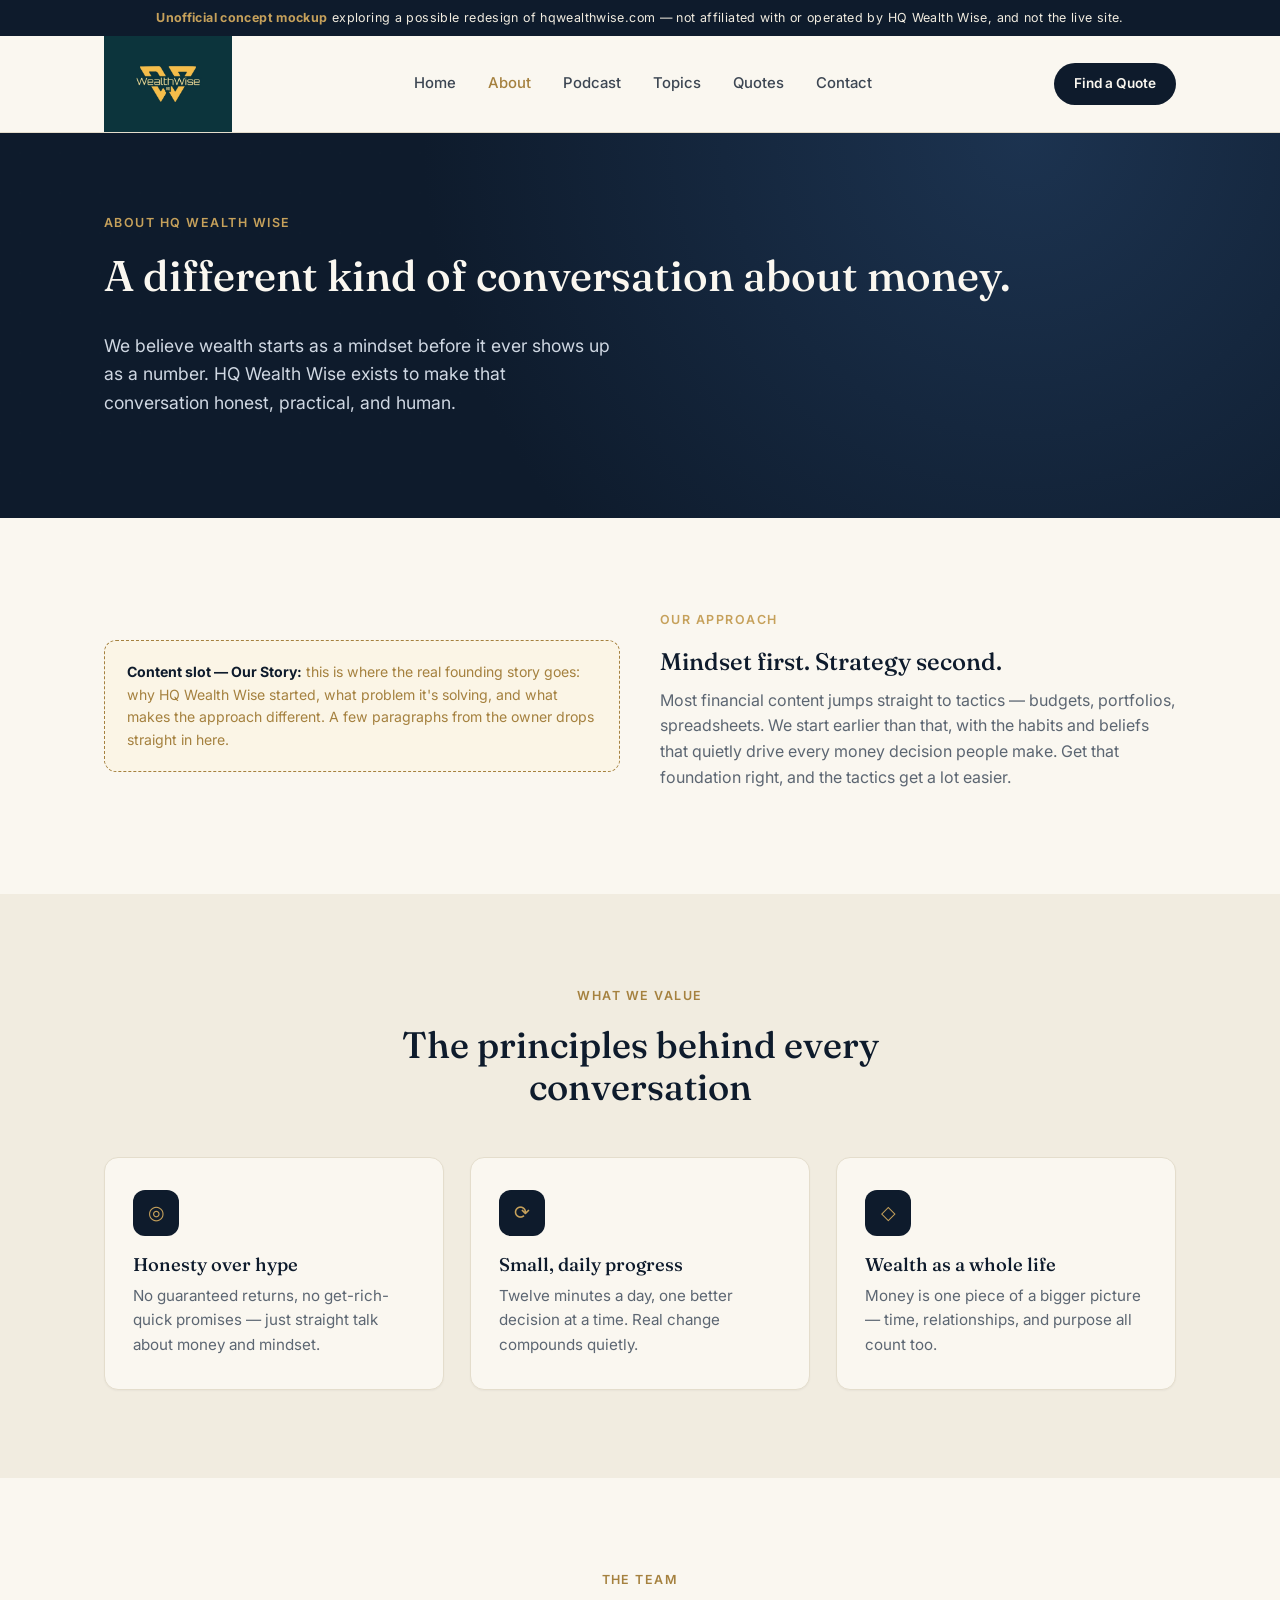
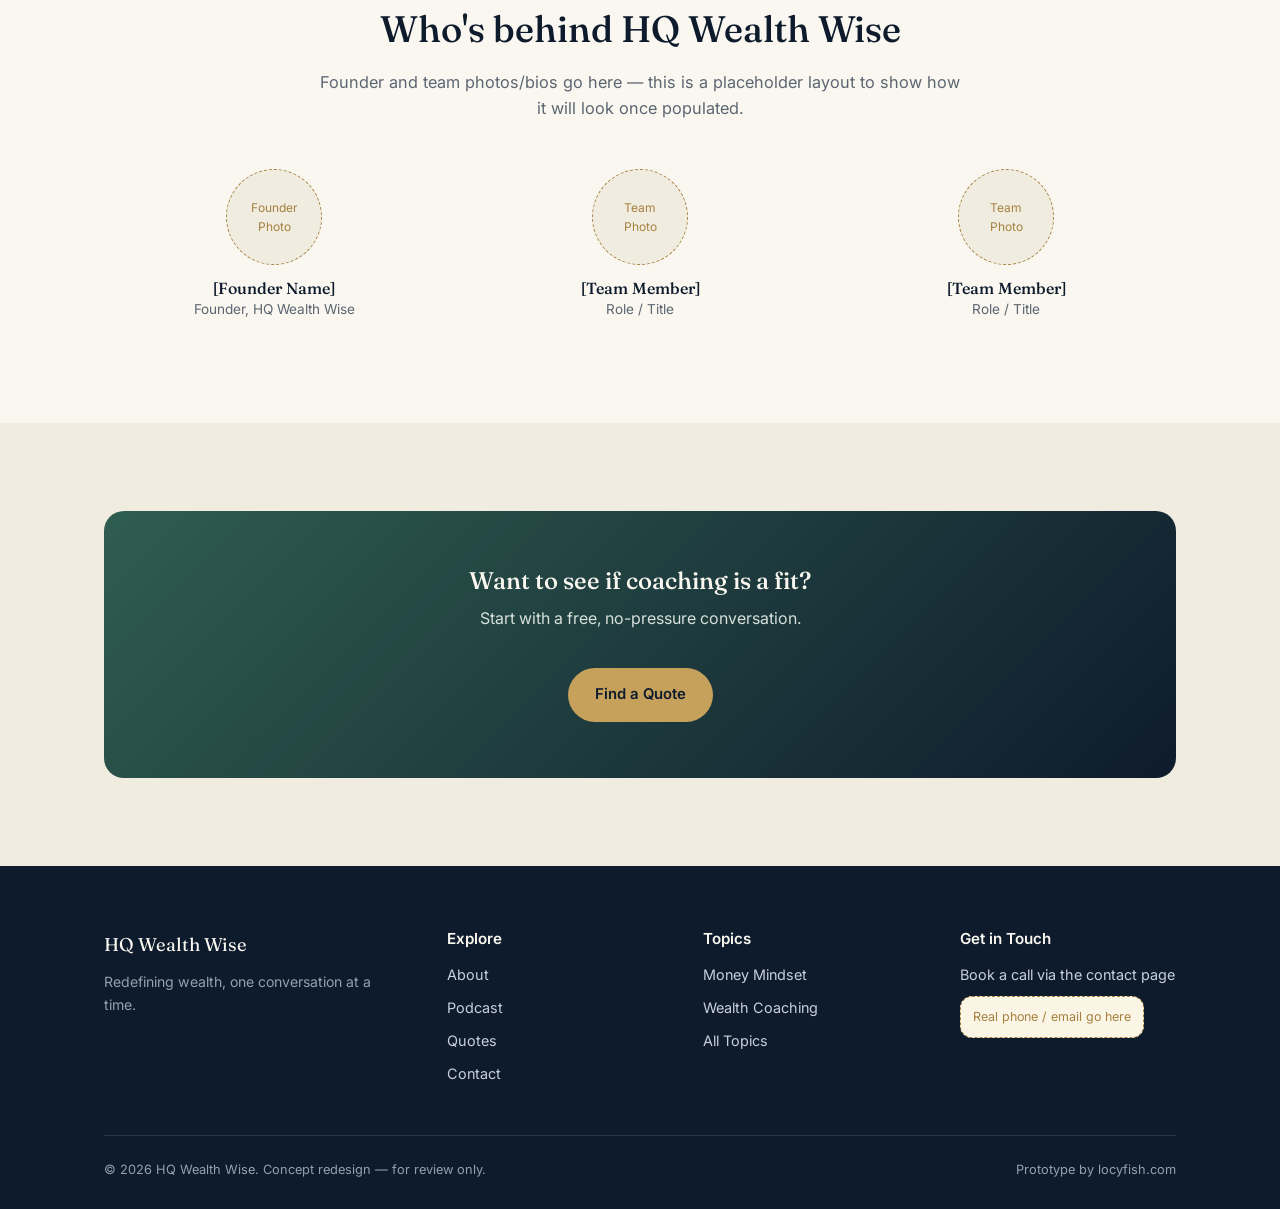
==== commit 464e4a92: "Add Quotes tab with a setquotes-style browsable quote grid" ====
--- a/about.html
+++ b/about.html
@@ -19,6 +19,7 @@
       <li><a href="about.html" class="active">About</a></li>
       <li><a href="podcast.html">Podcast</a></li>
       <li><a href="topics.html">Topics</a></li>
+      <li><a href="quotes.html">Quotes</a></li>
       <li><a href="contact.html">Contact</a></li>
     </ul>
     <a href="contact.html" class="nav-cta">Find a Quote</a>
@@ -125,6 +126,7 @@
         <ul>
           <li><a href="about.html">About</a></li>
           <li><a href="podcast.html">Podcast</a></li>
+          <li><a href="quotes.html">Quotes</a></li>
           <li><a href="contact.html">Contact</a></li>
         </ul>
       </div>
--- a/style.css
+++ b/style.css
@@ -112,7 +112,7 @@
 .hero {
   background: radial-gradient(circle at 80% 0%, #1c3350 0%, var(--navy) 55%);
   color: var(--cream);
-  padding: 100px 24px 110px;
+  padding: 100px 0 110px;
   position: relative;
   overflow: hidden;
 }
@@ -127,11 +127,15 @@
 .hero-inner {
   max-width: var(--max);
   margin: 0 auto;
+  padding: 0 24px;
   position: relative;
   display: grid;
-  grid-template-columns: 1.1fr .9fr;
-  gap: 48px;
-  align-items: center;
+  grid-template-columns: 1fr;
+  justify-items: start;
+  text-align: left;
+  gap: 40px;
+  align-items: center;
+  container-type: inline-size;
 }
 .eyebrow {
   display: inline-block;
@@ -144,8 +148,8 @@
 }
 .hero h1 {
   color: var(--cream);
-  font-size: clamp(2.2rem, 4.2vw, 3.4rem);
-  margin-bottom: .4em;
+  font-size: clamp(1.9rem, 4cqw, 3rem);
+  margin-bottom: 32px;
 }
 .hero h1 em { color: var(--gold); font-style: normal; }
 .hero p.lead {
@@ -153,7 +157,7 @@
   font-size: 1.1rem;
   max-width: 46ch;
 }
-.hero-actions { display: flex; gap: 14px; margin-top: 30px; flex-wrap: wrap; }
+.hero-actions { display: flex; gap: 14px; margin-top: 30px; flex-wrap: wrap; justify-content: center; }
 
 .btn {
   display: inline-flex;
@@ -179,6 +183,8 @@
   border-radius: var(--radius);
   padding: 26px;
   backdrop-filter: blur(6px);
+  width: 100%;
+  max-width: 420px;
 }
 .hero-card .stat { display: flex; justify-content: space-between; padding: 12px 0; border-bottom: 1px solid rgba(250,247,240,.12); }
 .hero-card .stat:last-child { border-bottom: none; }
@@ -323,6 +329,27 @@
   color: var(--gold-dark);
 }
 .placeholder-slot b { color: var(--navy); }
+
+/* Quotes grid (setquotes-style) */
+.quote-card { display: flex; flex-direction: column; }
+.quote-card .quote-tag {
+  display: inline-block;
+  color: var(--gold-dark);
+  font-size: .72rem;
+  letter-spacing: .08em;
+  text-transform: uppercase;
+  font-weight: 600;
+  margin-bottom: 14px;
+}
+.quote-card .quote-block { flex-grow: 1; font-size: 1.15rem; }
+.quote-card .quote-author {
+  font-size: .85rem;
+  color: var(--muted);
+  font-weight: 600;
+  margin: 14px 0 18px;
+}
+.quote-card .btn { align-self: flex-start; font-size: .82rem; padding: 10px 20px; }
+.quote-card .btn.copied { background: var(--emerald); color: var(--cream); border-color: var(--emerald); }
 
 /* Team / people */
 .person {
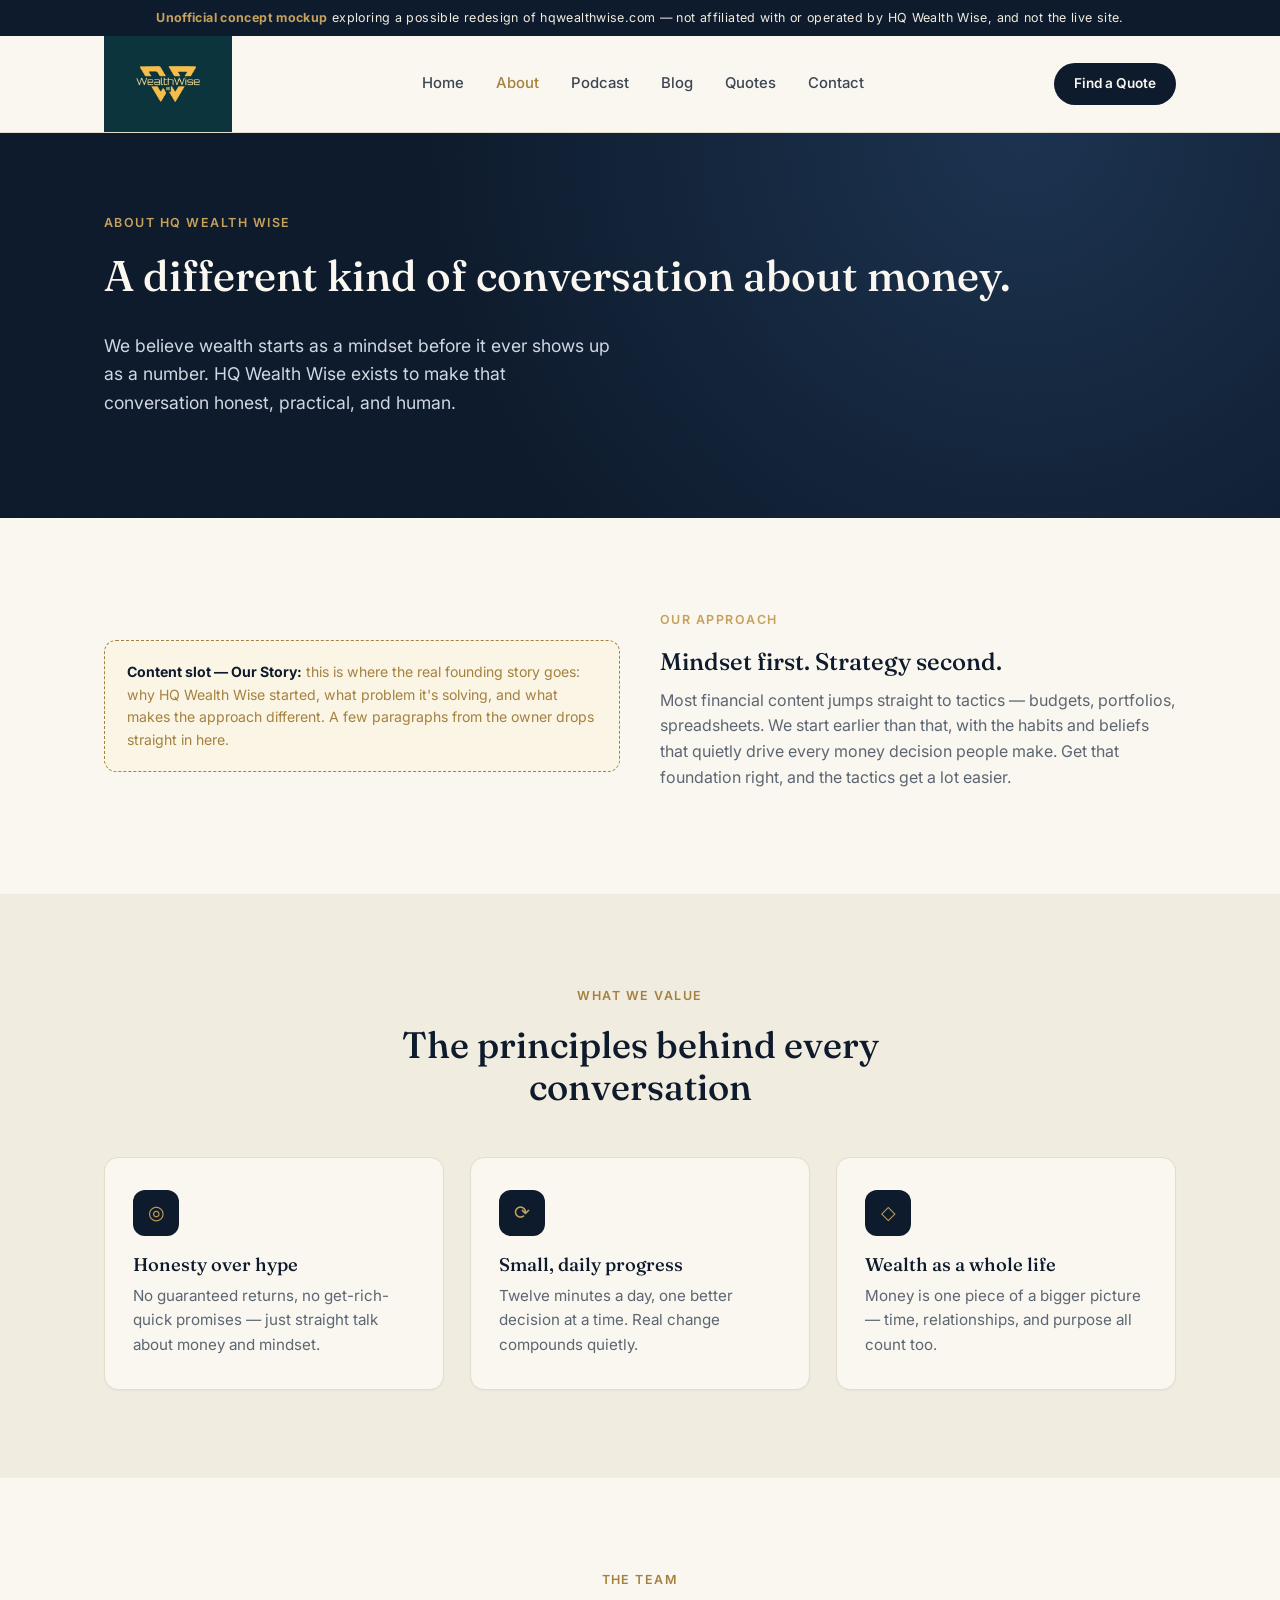
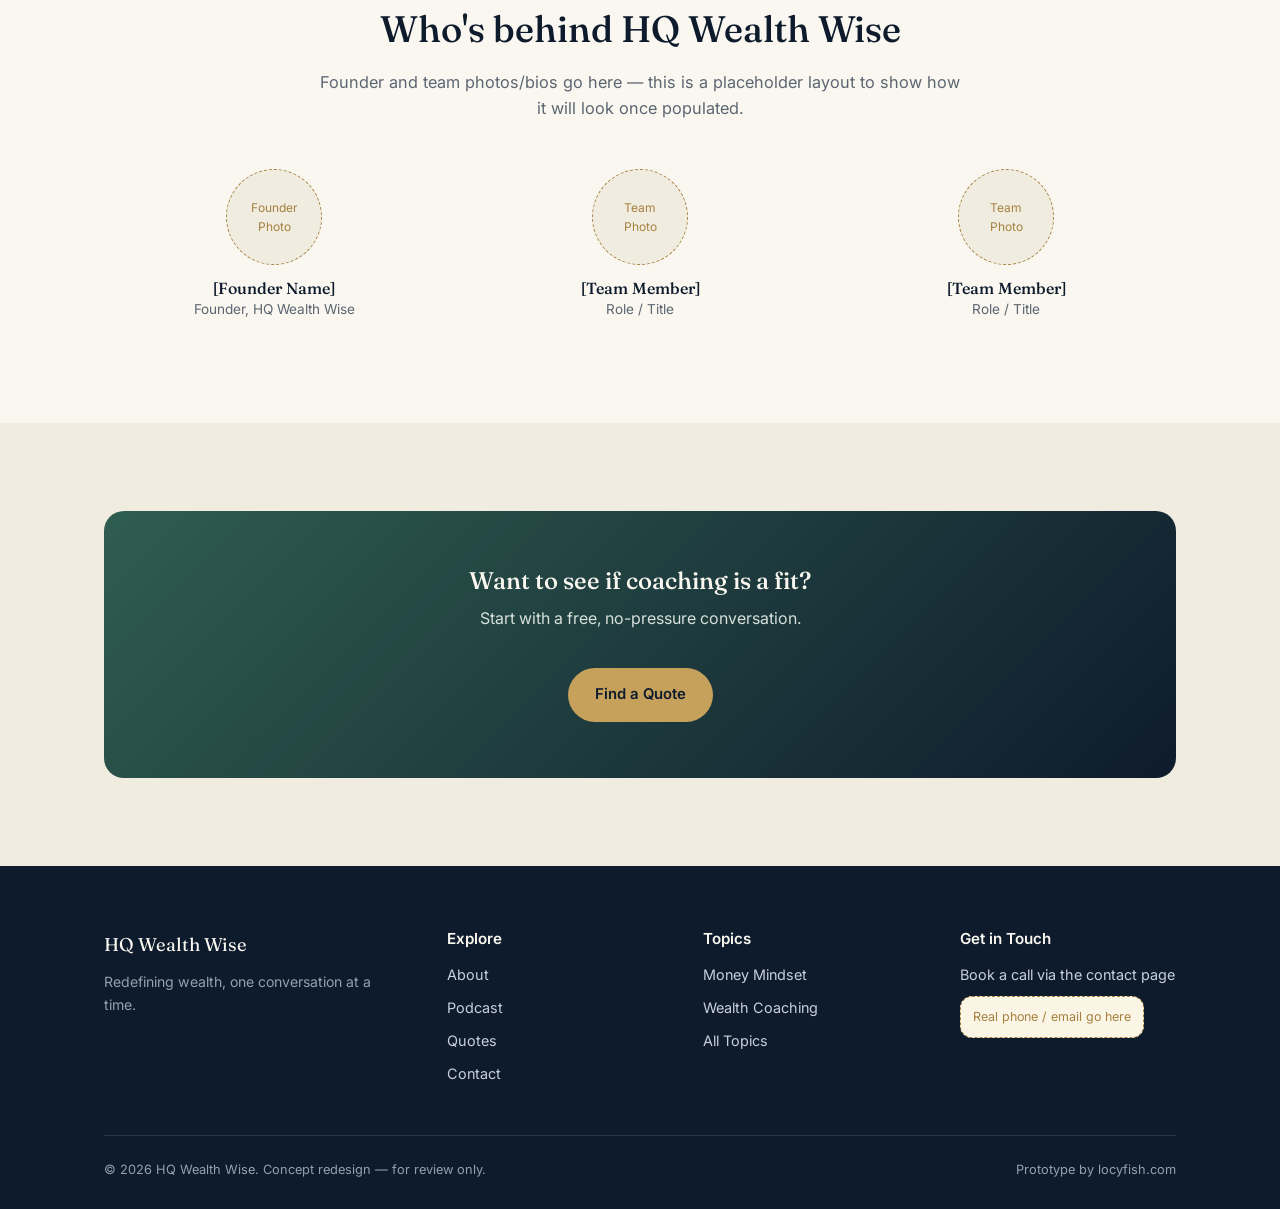
==== commit a2d8eb6a: "Rename Topics nav tab to Blog" ====
--- a/about.html
+++ b/about.html
@@ -18,7 +18,7 @@
       <li><a href="index.html">Home</a></li>
       <li><a href="about.html" class="active">About</a></li>
       <li><a href="podcast.html">Podcast</a></li>
-      <li><a href="topics.html">Topics</a></li>
+      <li><a href="topics.html">Blog</a></li>
       <li><a href="quotes.html">Quotes</a></li>
       <li><a href="contact.html">Contact</a></li>
     </ul>
